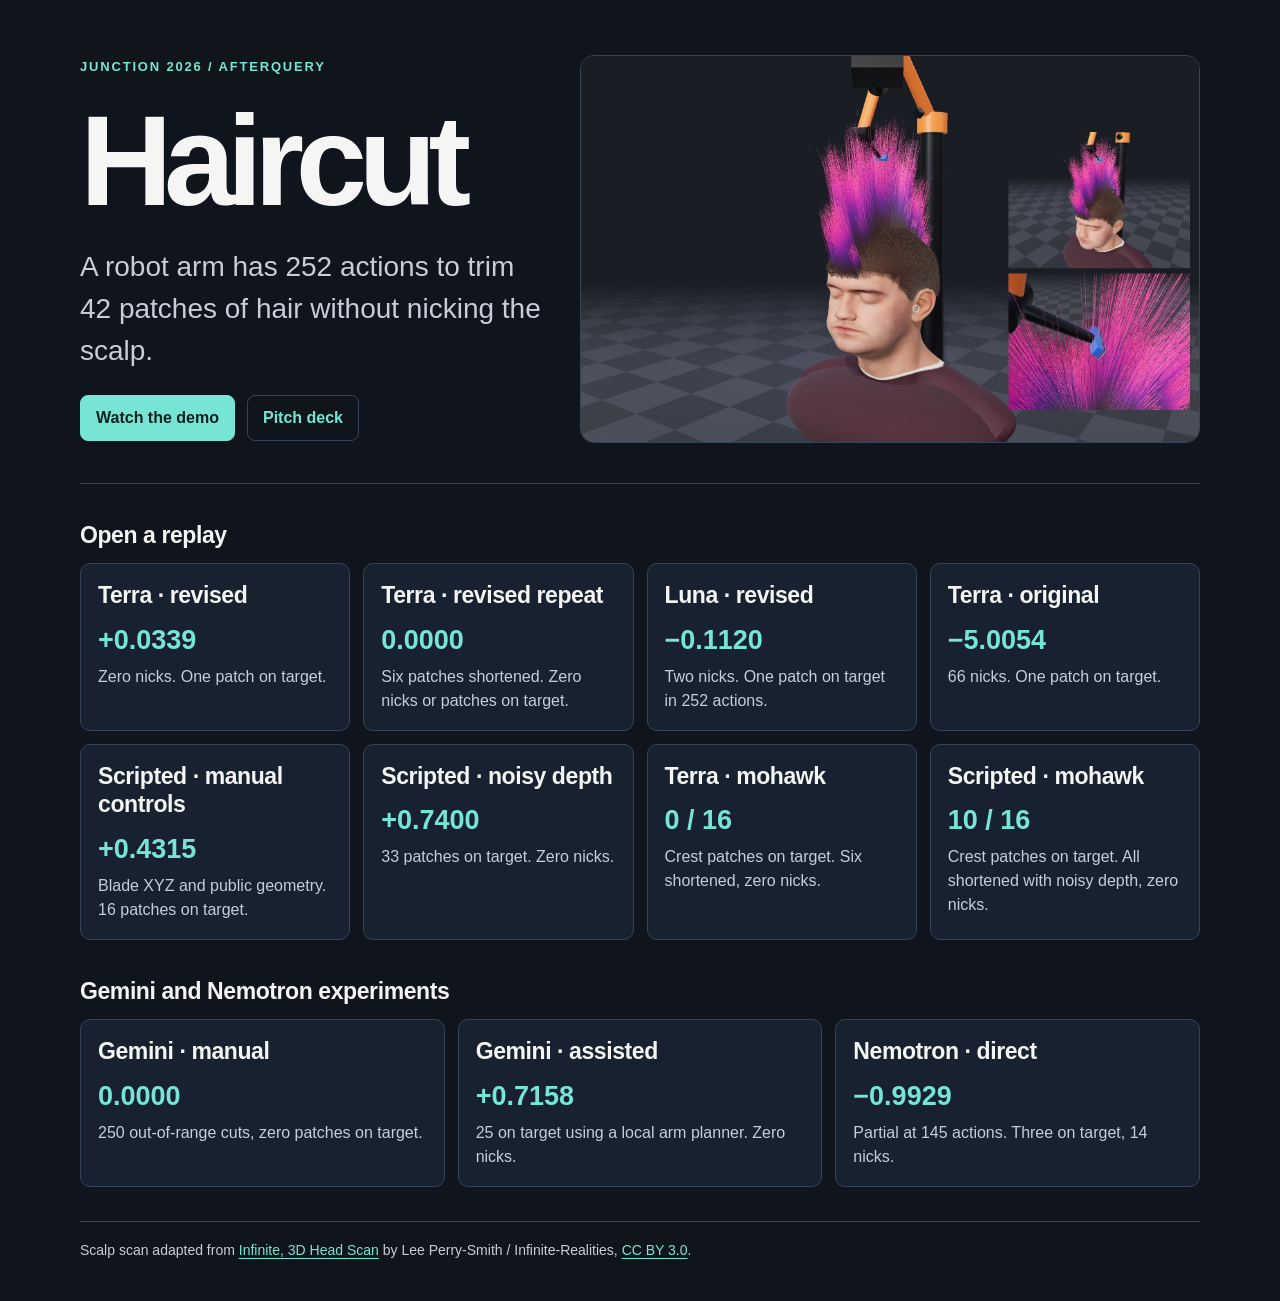
==== docs/index.html @ e9dfaf07 "Publish Haircut demo and recorded replays" ====
<!doctype html>
<html lang="en">
<head>
<meta charset="utf-8">
<meta name="viewport" content="width=device-width, initial-scale=1">
<meta name="description" content="Haircut, a robot-control benchmark built for AfterQuery's Break the Agent challenge at Junction 2026.">
<title>Haircut · Junction 2026</title>
<style>
:root{color-scheme:dark;--bg:#10141c;--panel:#182130;--text:#f5f5f4;--muted:#c5ced9;--accent:#77e5d4;--border:#354558}
*{box-sizing:border-box}body{margin:0;background:var(--bg);color:var(--text);font:16px/1.5 Arial,sans-serif}
main{width:min(1120px,calc(100% - 40px));margin:0 auto;padding:55px 0 40px}
a{color:var(--accent);text-underline-offset:.19em}a:focus-visible{outline:3px solid var(--accent);outline-offset:4px}
h1,h2,p{margin:0}h1{font-size:clamp(66px,10vw,132px);letter-spacing:-.065em;line-height:1;margin:.16em 0}
h2{font-size:23px;letter-spacing:-.018em;line-height:1.25}p{color:var(--muted)}
.label{font-size:13px;font-weight:700;letter-spacing:.14em;color:var(--accent);text-transform:uppercase}
.lead{max-width:560px;font-size:clamp(19px,3vw,28px)}
.hero{display:grid;grid-template-columns:.86fr 1.14fr;gap:32px;align-items:center;padding-bottom:40px;border-bottom:1px solid var(--border)}
.hero img{width:100%;aspect-ratio:8/5;object-fit:cover;border-radius:14px;border:1px solid var(--border)}
.actions{display:flex;flex-wrap:wrap;gap:12px;margin-top:23px}
.actions a{font-weight:700;padding:10px 15px;border:1px solid var(--border);border-radius:8px;text-decoration:none}
.actions a:first-child{background:var(--accent);border-color:var(--accent);color:#10231f}
.section-title{margin:37px 0 14px}.grid{display:grid;grid-template-columns:repeat(auto-fit,minmax(220px,1fr));gap:13px}
.card{display:block;background:var(--panel);border:1px solid var(--border);border-radius:10px;padding:17px;color:var(--text);text-decoration:none}
.card:hover{border-color:var(--accent)}.score{font-size:27px;font-weight:bold;display:block;margin:10px 0 4px;color:var(--accent)}
footer{margin-top:34px;padding-top:18px;border-top:1px solid var(--border);font-size:14px;color:var(--muted)}
@media(max-width:760px){main{padding-top:30px}.hero{grid-template-columns:1fr;gap:24px}.hero img{max-height:330px}}
</style>
</head>
<body>
<main>
<section class="hero">
  <div>
    <p class="label">Junction 2026 / AfterQuery</p>
    <h1>Haircut</h1>
    <p class="lead">A robot arm has 252 actions to trim 42 patches of hair without nicking the scalp.</p>
    <div class="actions">
      <a href="video.html">Watch the demo</a>
      <a href="haircut-pitch.pdf">Pitch deck</a>
    </div>
  </div>
  <img src="mohawk.jpg" alt="The simulated orange robot arm above a purple mohawk, with two camera views">
</section>
<h2 class="section-title">Open a replay</h2>
<div class="grid">
  <a class="card" href="replays/terra-revised.html"><h2>Terra · revised</h2><span class="score">+0.0339</span><p>Zero nicks. One patch on target.</p></a>
  <a class="card" href="replays/junction-terra-repeat-seed-6.html"><h2>Terra · revised repeat</h2><span class="score">0.0000</span><p>Six patches shortened. Zero nicks or patches on target.</p></a>
  <a class="card" href="replays/junction-luna-seed-6.html"><h2>Luna · revised</h2><span class="score">−0.1120</span><p>Two nicks. One patch on target in 252 actions.</p></a>
  <a class="card" href="replays/terra-original.html"><h2>Terra · original</h2><span class="score">−5.0054</span><p>66 nicks. One patch on target.</p></a>
  <a class="card" href="replays/manual-reference.html"><h2>Scripted · manual controls</h2><span class="score">+0.4315</span><p>Blade XYZ and public geometry. 16 patches on target.</p></a>
  <a class="card" href="replays/reference.html"><h2>Scripted · noisy depth</h2><span class="score">+0.7400</span><p>33 patches on target. Zero nicks.</p></a>
  <a class="card" href="replays/terra-mohawk.html"><h2>Terra · mohawk</h2><span class="score">0 / 16</span><p>Crest patches on target. Six shortened, zero nicks.</p></a>
  <a class="card" href="replays/mohawk-reference.html"><h2>Scripted · mohawk</h2><span class="score">10 / 16</span><p>Crest patches on target. All shortened with noisy depth, zero nicks.</p></a>
</div>
<h2 class="section-title">Gemini and Nemotron experiments</h2>
<div class="grid">
  <a class="card" href="replays/gemini-manual-cut-rule.html"><h2>Gemini · manual</h2><span class="score">0.0000</span><p>250 out-of-range cuts, zero patches on target.</p></a>
  <a class="card" href="replays/gemini-decisions.html"><h2>Gemini · assisted</h2><span class="score">+0.7158</span><p>25 on target using a local arm planner. Zero nicks.</p></a>
  <a class="card" href="replays/nemotron.html"><h2>Nemotron · direct</h2><span class="score">−0.9929</span><p>Partial at 145 actions. Three on target, 14 nicks.</p></a>
</div>
<footer>Scalp scan adapted from <a href="https://github.com/mrdoob/three.js/tree/r187/examples/models/gltf/LeePerrySmith">Infinite, 3D Head Scan</a> by Lee Perry-Smith / Infinite-Realities, <a href="https://creativecommons.org/licenses/by/3.0/">CC BY 3.0</a>.</footer>
</main>
</body>
</html>
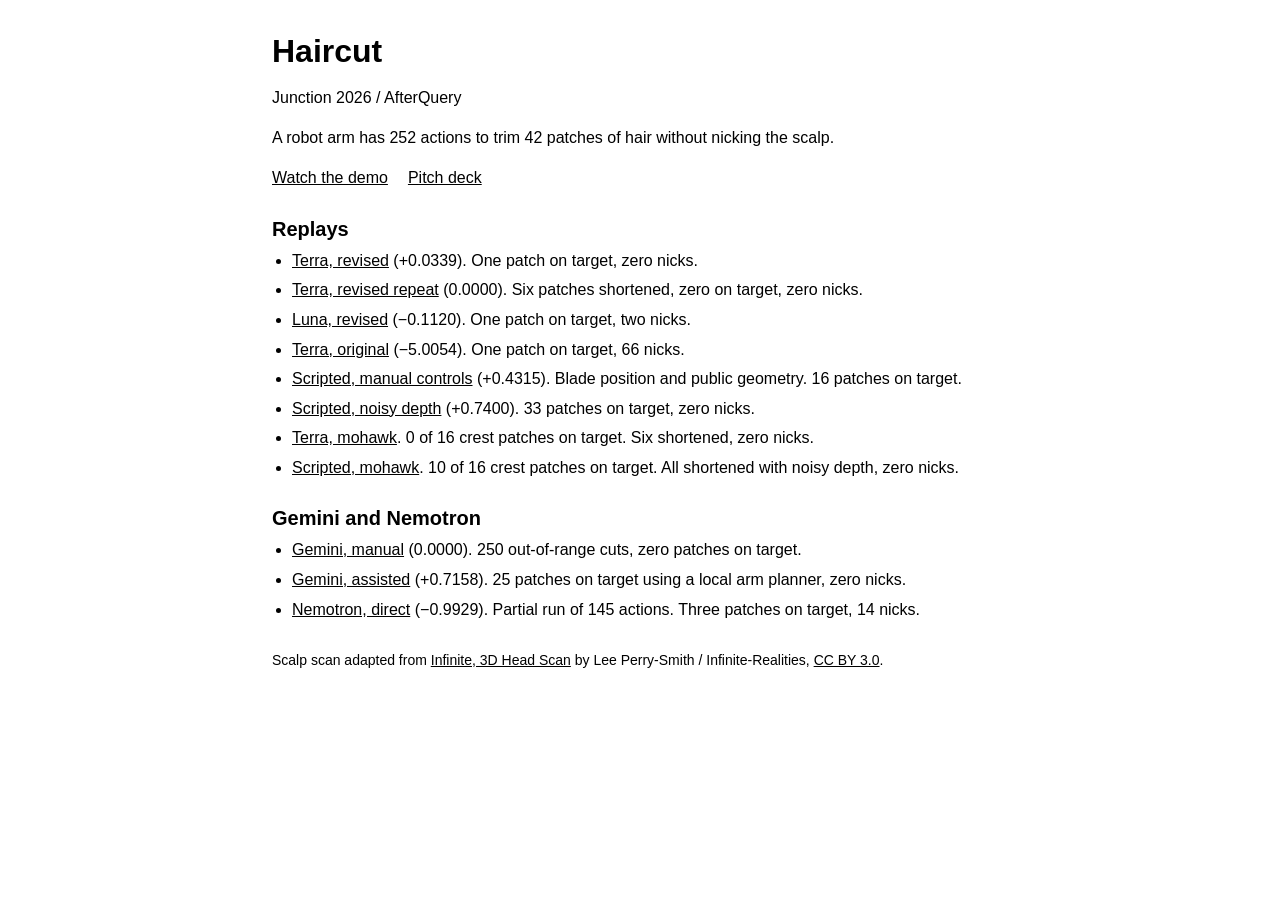
==== commit a03f88d8: "Use a plain black and white layout for the demo site" ====
--- a/docs/index.html
+++ b/docs/index.html
@@ -1,63 +1,42 @@
 <!doctype html>
 <html lang="en">
 <head>
-<meta charset="utf-8">
-<meta name="viewport" content="width=device-width, initial-scale=1">
-<meta name="description" content="Haircut, a robot-control benchmark built for AfterQuery's Break the Agent challenge at Junction 2026.">
-<title>Haircut · Junction 2026</title>
-<style>
-:root{color-scheme:dark;--bg:#10141c;--panel:#182130;--text:#f5f5f4;--muted:#c5ced9;--accent:#77e5d4;--border:#354558}
-*{box-sizing:border-box}body{margin:0;background:var(--bg);color:var(--text);font:16px/1.5 Arial,sans-serif}
-main{width:min(1120px,calc(100% - 40px));margin:0 auto;padding:55px 0 40px}
-a{color:var(--accent);text-underline-offset:.19em}a:focus-visible{outline:3px solid var(--accent);outline-offset:4px}
-h1,h2,p{margin:0}h1{font-size:clamp(66px,10vw,132px);letter-spacing:-.065em;line-height:1;margin:.16em 0}
-h2{font-size:23px;letter-spacing:-.018em;line-height:1.25}p{color:var(--muted)}
-.label{font-size:13px;font-weight:700;letter-spacing:.14em;color:var(--accent);text-transform:uppercase}
-.lead{max-width:560px;font-size:clamp(19px,3vw,28px)}
-.hero{display:grid;grid-template-columns:.86fr 1.14fr;gap:32px;align-items:center;padding-bottom:40px;border-bottom:1px solid var(--border)}
-.hero img{width:100%;aspect-ratio:8/5;object-fit:cover;border-radius:14px;border:1px solid var(--border)}
-.actions{display:flex;flex-wrap:wrap;gap:12px;margin-top:23px}
-.actions a{font-weight:700;padding:10px 15px;border:1px solid var(--border);border-radius:8px;text-decoration:none}
-.actions a:first-child{background:var(--accent);border-color:var(--accent);color:#10231f}
-.section-title{margin:37px 0 14px}.grid{display:grid;grid-template-columns:repeat(auto-fit,minmax(220px,1fr));gap:13px}
-.card{display:block;background:var(--panel);border:1px solid var(--border);border-radius:10px;padding:17px;color:var(--text);text-decoration:none}
-.card:hover{border-color:var(--accent)}.score{font-size:27px;font-weight:bold;display:block;margin:10px 0 4px;color:var(--accent)}
-footer{margin-top:34px;padding-top:18px;border-top:1px solid var(--border);font-size:14px;color:var(--muted)}
-@media(max-width:760px){main{padding-top:30px}.hero{grid-template-columns:1fr;gap:24px}.hero img{max-height:330px}}
-</style>
+  <meta charset="utf-8">
+  <meta name="viewport" content="width=device-width, initial-scale=1">
+  <meta name="description" content="Haircut, a robot-control benchmark for Junction 2026.">
+  <title>Haircut</title>
+  <link rel="stylesheet" href="site.css">
 </head>
 <body>
 <main>
-<section class="hero">
-  <div>
-    <p class="label">Junction 2026 / AfterQuery</p>
-    <h1>Haircut</h1>
-    <p class="lead">A robot arm has 252 actions to trim 42 patches of hair without nicking the scalp.</p>
-    <div class="actions">
-      <a href="video.html">Watch the demo</a>
-      <a href="haircut-pitch.pdf">Pitch deck</a>
-    </div>
-  </div>
-  <img src="mohawk.jpg" alt="The simulated orange robot arm above a purple mohawk, with two camera views">
-</section>
-<h2 class="section-title">Open a replay</h2>
-<div class="grid">
-  <a class="card" href="replays/terra-revised.html"><h2>Terra · revised</h2><span class="score">+0.0339</span><p>Zero nicks. One patch on target.</p></a>
-  <a class="card" href="replays/junction-terra-repeat-seed-6.html"><h2>Terra · revised repeat</h2><span class="score">0.0000</span><p>Six patches shortened. Zero nicks or patches on target.</p></a>
-  <a class="card" href="replays/junction-luna-seed-6.html"><h2>Luna · revised</h2><span class="score">−0.1120</span><p>Two nicks. One patch on target in 252 actions.</p></a>
-  <a class="card" href="replays/terra-original.html"><h2>Terra · original</h2><span class="score">−5.0054</span><p>66 nicks. One patch on target.</p></a>
-  <a class="card" href="replays/manual-reference.html"><h2>Scripted · manual controls</h2><span class="score">+0.4315</span><p>Blade XYZ and public geometry. 16 patches on target.</p></a>
-  <a class="card" href="replays/reference.html"><h2>Scripted · noisy depth</h2><span class="score">+0.7400</span><p>33 patches on target. Zero nicks.</p></a>
-  <a class="card" href="replays/terra-mohawk.html"><h2>Terra · mohawk</h2><span class="score">0 / 16</span><p>Crest patches on target. Six shortened, zero nicks.</p></a>
-  <a class="card" href="replays/mohawk-reference.html"><h2>Scripted · mohawk</h2><span class="score">10 / 16</span><p>Crest patches on target. All shortened with noisy depth, zero nicks.</p></a>
-</div>
-<h2 class="section-title">Gemini and Nemotron experiments</h2>
-<div class="grid">
-  <a class="card" href="replays/gemini-manual-cut-rule.html"><h2>Gemini · manual</h2><span class="score">0.0000</span><p>250 out-of-range cuts, zero patches on target.</p></a>
-  <a class="card" href="replays/gemini-decisions.html"><h2>Gemini · assisted</h2><span class="score">+0.7158</span><p>25 on target using a local arm planner. Zero nicks.</p></a>
-  <a class="card" href="replays/nemotron.html"><h2>Nemotron · direct</h2><span class="score">−0.9929</span><p>Partial at 145 actions. Three on target, 14 nicks.</p></a>
-</div>
-<footer>Scalp scan adapted from <a href="https://github.com/mrdoob/three.js/tree/r187/examples/models/gltf/LeePerrySmith">Infinite, 3D Head Scan</a> by Lee Perry-Smith / Infinite-Realities, <a href="https://creativecommons.org/licenses/by/3.0/">CC BY 3.0</a>.</footer>
+  <h1>Haircut</h1>
+  <p>Junction 2026 / AfterQuery</p>
+  <p>A robot arm has 252 actions to trim 42 patches of hair without nicking the scalp.</p>
+  <nav aria-label="Project links">
+    <a href="video.html">Watch the demo</a>
+    <a href="haircut-pitch.pdf?v=2">Pitch deck</a>
+  </nav>
+
+  <h2>Replays</h2>
+  <ul>
+    <li><a href="replays/terra-revised.html">Terra, revised</a> (+0.0339). One patch on target, zero nicks.</li>
+    <li><a href="replays/junction-terra-repeat-seed-6.html">Terra, revised repeat</a> (0.0000). Six patches shortened, zero on target, zero nicks.</li>
+    <li><a href="replays/junction-luna-seed-6.html">Luna, revised</a> (−0.1120). One patch on target, two nicks.</li>
+    <li><a href="replays/terra-original.html">Terra, original</a> (−5.0054). One patch on target, 66 nicks.</li>
+    <li><a href="replays/manual-reference.html">Scripted, manual controls</a> (+0.4315). Blade position and public geometry. 16 patches on target.</li>
+    <li><a href="replays/reference.html">Scripted, noisy depth</a> (+0.7400). 33 patches on target, zero nicks.</li>
+    <li><a href="replays/terra-mohawk.html">Terra, mohawk</a>. 0 of 16 crest patches on target. Six shortened, zero nicks.</li>
+    <li><a href="replays/mohawk-reference.html">Scripted, mohawk</a>. 10 of 16 crest patches on target. All shortened with noisy depth, zero nicks.</li>
+  </ul>
+
+  <h2>Gemini and Nemotron</h2>
+  <ul>
+    <li><a href="replays/gemini-manual-cut-rule.html">Gemini, manual</a> (0.0000). 250 out-of-range cuts, zero patches on target.</li>
+    <li><a href="replays/gemini-decisions.html">Gemini, assisted</a> (+0.7158). 25 patches on target using a local arm planner, zero nicks.</li>
+    <li><a href="replays/nemotron.html">Nemotron, direct</a> (−0.9929). Partial run of 145 actions. Three patches on target, 14 nicks.</li>
+  </ul>
+
+  <footer>Scalp scan adapted from <a href="https://github.com/mrdoob/three.js/tree/r187/examples/models/gltf/LeePerrySmith">Infinite, 3D Head Scan</a> by Lee Perry-Smith / Infinite-Realities, <a href="https://creativecommons.org/licenses/by/3.0/">CC BY 3.0</a>.</footer>
 </main>
 </body>
 </html>
--- a/docs/site.css
+++ b/docs/site.css
@@ -0,0 +1,64 @@
+:root {
+  color-scheme: light;
+}
+
+body {
+  max-width: 46rem;
+  margin: 2rem auto;
+  padding: 0 1rem;
+  background: #fff;
+  color: #000;
+  font: 1rem / 1.5 Arial, sans-serif;
+}
+
+h1, h2 {
+  line-height: 1.2;
+}
+
+h1 {
+  margin: 0 0 .4rem;
+}
+
+h2 {
+  margin: 1.65rem 0 .5rem;
+  font-size: 1.25rem;
+}
+
+a {
+  color: inherit;
+  text-decoration: underline;
+}
+
+a:focus-visible {
+  outline: 2px solid #000;
+  outline-offset: 3px;
+}
+
+nav {
+  display: flex;
+  flex-wrap: wrap;
+  gap: .5rem 1.25rem;
+  margin: 1rem 0;
+}
+
+ul {
+  margin: 0;
+  padding-left: 1.25rem;
+}
+
+li + li {
+  margin-top: .35rem;
+}
+
+video {
+  display: block;
+  width: 100%;
+  aspect-ratio: 16 / 9;
+  margin-top: 1rem;
+  background: #000;
+}
+
+footer {
+  margin-top: 1.75rem;
+  font-size: .875rem;
+}
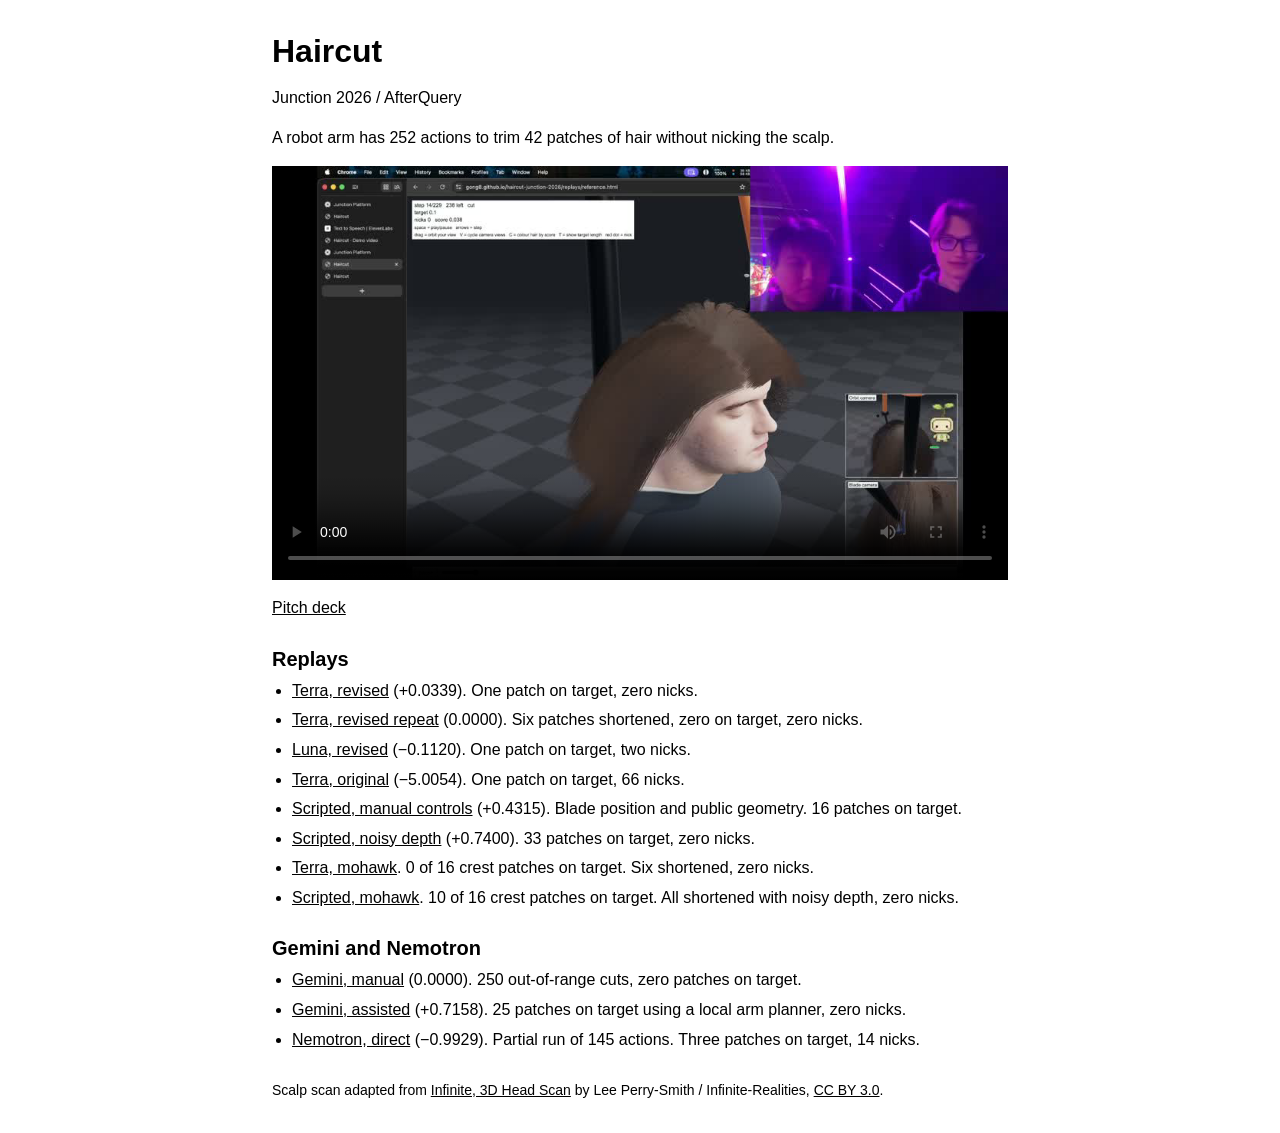
==== commit 56412909: "Embed the submission recording on the home page" ====
--- a/docs/index.html
+++ b/docs/index.html
@@ -12,8 +12,10 @@
   <h1>Haircut</h1>
   <p>Junction 2026 / AfterQuery</p>
   <p>A robot arm has 252 actions to trim 42 patches of hair without nicking the scalp.</p>
+  <video controls playsinline preload="metadata" poster="poster.png?v=3" aria-label="Recorded submission">
+    <source src="haircut-demo.mp4?v=3" type="video/mp4">
+  </video>
   <nav aria-label="Project links">
-    <a href="video.html">Watch the demo</a>
     <a href="haircut-pitch.pdf?v=2">Pitch deck</a>
   </nav>
 
